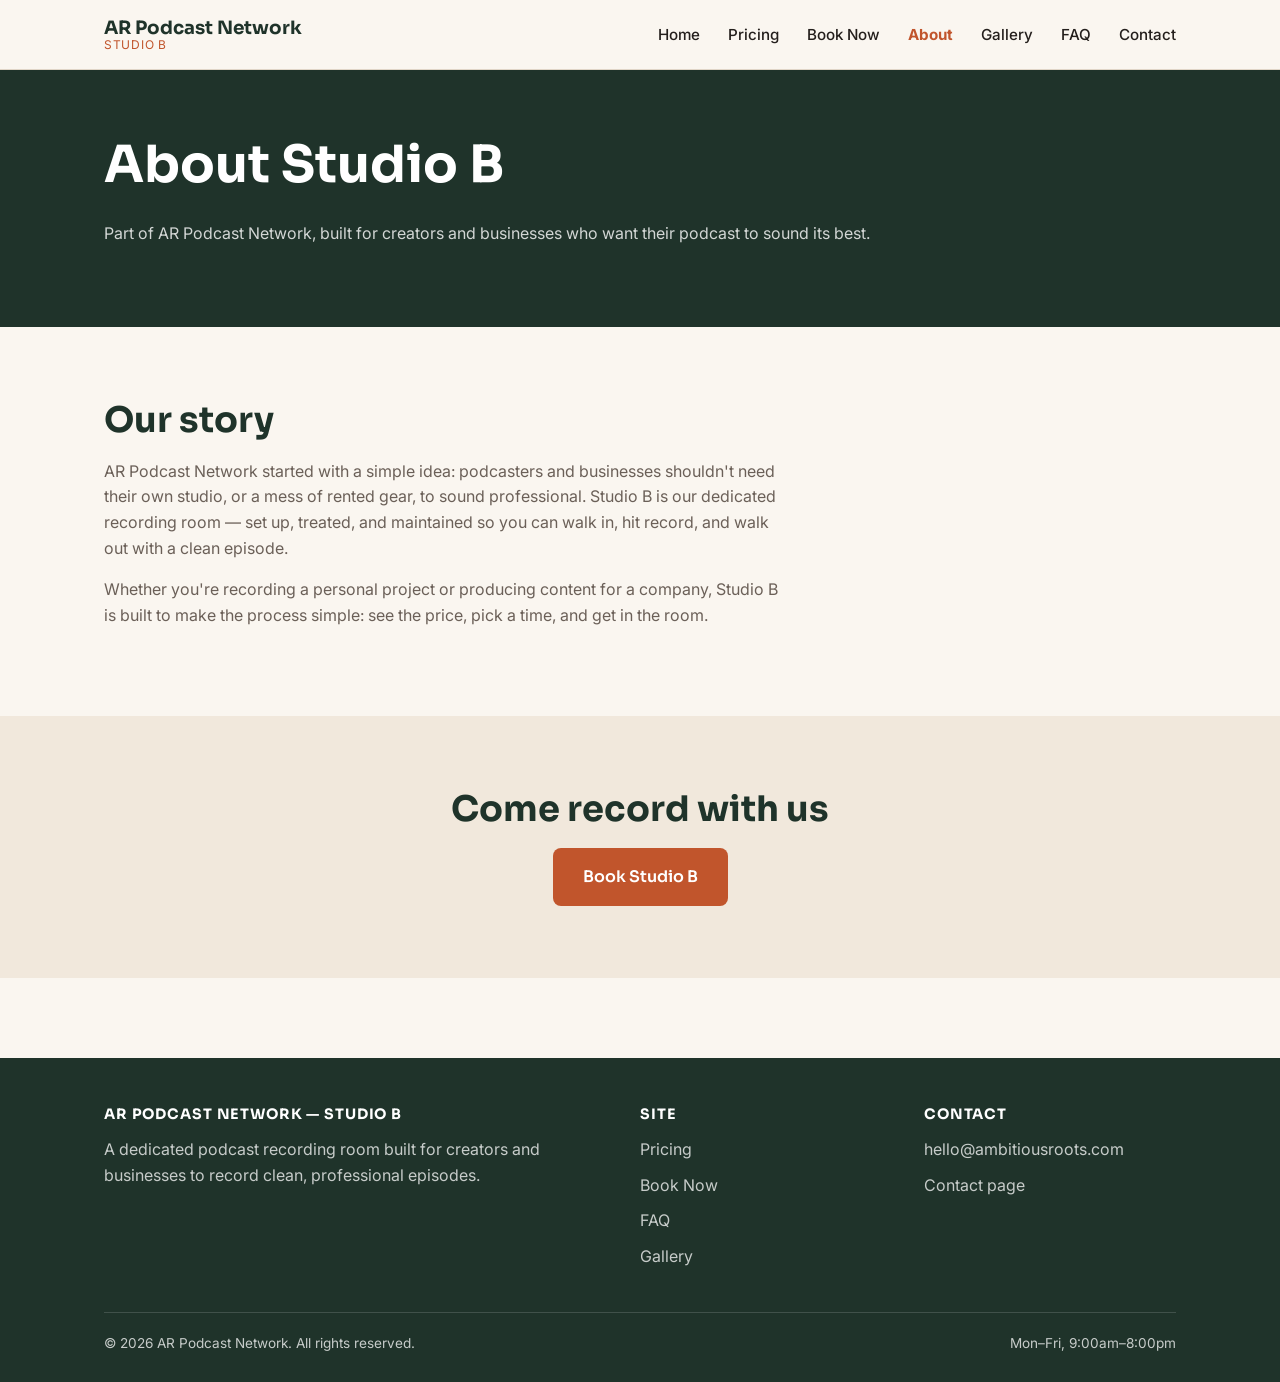
==== about.html @ 8d5fe4ac "Initial build of Studio B booking site Static HTML/CSS/JS marketing + booking site for AR Podcast Ne" ====
<!DOCTYPE html>
<html lang="en">
<head>
  <meta charset="UTF-8">
  <meta name="viewport" content="width=device-width, initial-scale=1.0">
  <title>About — Studio B</title>
  <meta name="description" content="About Studio B and AR Podcast Network.">
  <link rel="icon" href="data:image/svg+xml,%3Csvg xmlns='http://www.w3.org/2000/svg' viewBox='0 0 100 100'%3E%3Ctext y='.9em' font-size='90'%3E%F0%9F%8E%99%EF%B8%8F%3C/text%3E%3C/svg%3E">
  <link rel="preconnect" href="https://fonts.googleapis.com">
  <link rel="preconnect" href="https://fonts.gstatic.com" crossorigin>
  <link href="https://fonts.googleapis.com/css2?family=Sora:wght@600;700;800&family=Inter:wght@400;500;600;700&display=swap" rel="stylesheet">
  <link rel="stylesheet" href="css/styles.css">
</head>
<body data-page="about">

  <header class="site-header">
    <nav class="nav">
      <a href="index.html" class="brand">
        <span class="brand-name">AR Podcast Network</span>
        <span class="brand-room">Studio B</span>
      </a>
      <button class="nav-toggle" aria-label="Toggle navigation">
        <span></span><span></span><span></span>
      </button>
      <ul class="nav-links">
        <li><a href="index.html" data-page="home">Home</a></li>
        <li><a href="pricing.html" data-page="pricing">Pricing</a></li>
        <li><a href="book.html" data-page="book">Book Now</a></li>
        <li><a href="about.html" data-page="about">About</a></li>
        <li><a href="gallery.html" data-page="gallery">Gallery</a></li>
        <li><a href="faq.html" data-page="faq">FAQ</a></li>
        <li><a href="contact.html" data-page="contact">Contact</a></li>
      </ul>
    </nav>
  </header>

  <section class="page-hero">
    <div class="container">
      <h1>About Studio B</h1>
      <p>Part of AR Podcast Network, built for creators and businesses who want their podcast to sound its best.</p>
    </div>
  </section>

  <section class="section">
    <div class="container">
      <h2>Our story</h2>
      <p class="text-muted" style="max-width:680px;">AR Podcast Network started with a simple idea: podcasters and businesses shouldn't need their own studio, or a mess of rented gear, to sound professional. Studio B is our dedicated recording room — set up, treated, and maintained so you can walk in, hit record, and walk out with a clean episode.</p>
      <p class="text-muted" style="max-width:680px;">Whether you're recording a personal project or producing content for a company, Studio B is built to make the process simple: see the price, pick a time, and get in the room.</p>
    </div>
  </section>

  <section class="section section-alt text-center">
    <div class="container">
      <h2>Come record with us</h2>
      <a href="book.html" class="btn btn-primary">Book Studio B</a>
    </div>
  </section>

  <footer class="site-footer">
    <div class="container">
      <div class="footer-grid">
        <div>
          <h4>AR Podcast Network — Studio B</h4>
          <p style="color: rgba(255,255,255,0.75);">A dedicated podcast recording room built for creators and businesses to record clean, professional episodes.</p>
        </div>
        <div>
          <h4>Site</h4>
          <ul>
            <li><a href="pricing.html">Pricing</a></li>
            <li><a href="book.html">Book Now</a></li>
            <li><a href="faq.html">FAQ</a></li>
            <li><a href="gallery.html">Gallery</a></li>
          </ul>
        </div>
        <div>
          <h4>Contact</h4>
          <ul>
            <li><a href="mailto:hello@ambitiousroots.com">hello@ambitiousroots.com</a></li>
            <li><a href="contact.html">Contact page</a></li>
          </ul>
        </div>
      </div>
      <div class="footer-bottom">
        <span>&copy; <span id="year"></span> AR Podcast Network. All rights reserved.</span>
        <span>Mon–Fri, 9:00am–8:00pm</span>
      </div>
    </div>
  </footer>

  <script src="js/config.js"></script>
  <script src="js/main.js"></script>
</body>
</html>
---- css/styles.css ----
/* ==========================================================================
   AR Podcast Network — shared stylesheet
   Every page on the site links to this one file, so edits here (colors,
   fonts, spacing) update the whole site at once.
   ========================================================================== */

:root {
  /* Brand colors — change these to re-theme the entire site */
  --color-bg: #FAF6F0;
  --color-bg-alt: #F1E8DC;
  --color-surface: #FFFFFF;
  --color-text: #241F1C;
  --color-text-muted: #6B6058;
  --color-primary: #2F4A3C;
  --color-primary-dark: #1F332A;
  --color-accent: #C1552C;
  --color-accent-dark: #A5451F;
  --color-border: #E0D5C7;
  --color-success-bg: #E9F1EA;
  --color-success-text: #2F4A3C;

  --font-heading: 'Sora', 'Segoe UI', sans-serif;
  --font-body: 'Inter', 'Segoe UI', sans-serif;

  --radius-sm: 8px;
  --radius-md: 14px;
  --radius-lg: 22px;

  --max-width: 1120px;
  --shadow-card: 0 8px 24px rgba(36, 31, 28, 0.08);
}

* {
  box-sizing: border-box;
}

html {
  scroll-behavior: smooth;
}

body {
  margin: 0;
  background: var(--color-bg);
  color: var(--color-text);
  font-family: var(--font-body);
  font-size: 16px;
  line-height: 1.6;
  -webkit-font-smoothing: antialiased;
}

img {
  max-width: 100%;
  display: block;
}

a {
  color: var(--color-accent);
  text-decoration: none;
}

a:hover {
  text-decoration: underline;
}

h1, h2, h3, h4 {
  font-family: var(--font-heading);
  color: var(--color-primary-dark);
  line-height: 1.2;
  margin: 0 0 0.5em;
}

h1 { font-size: clamp(2rem, 4vw, 3.2rem); }
h2 { font-size: clamp(1.6rem, 3vw, 2.2rem); }
h3 { font-size: 1.3rem; }

p {
  margin: 0 0 1em;
}

.container {
  max-width: var(--max-width);
  margin: 0 auto;
  padding: 0 24px;
}

.section {
  padding: 72px 0;
}

.section-alt {
  background: var(--color-bg-alt);
}

.section-tight {
  padding: 40px 0;
}

.text-center { text-align: center; }
.text-muted { color: var(--color-text-muted); }

.eyebrow {
  display: inline-block;
  text-transform: uppercase;
  letter-spacing: 0.08em;
  font-size: 0.78rem;
  font-weight: 600;
  color: var(--color-accent);
  margin-bottom: 12px;
}

/* ---------- Buttons ---------- */

.btn {
  display: inline-block;
  font-family: var(--font-heading);
  font-weight: 600;
  font-size: 1rem;
  padding: 14px 28px;
  border-radius: var(--radius-sm);
  border: 2px solid transparent;
  cursor: pointer;
  transition: transform 0.15s ease, box-shadow 0.15s ease, background 0.15s ease;
  text-decoration: none;
}

.btn:hover {
  text-decoration: none;
  transform: translateY(-1px);
}

.btn-primary {
  background: var(--color-accent);
  color: #fff;
}

.btn-primary:hover {
  background: var(--color-accent-dark);
}

.btn-outline {
  background: transparent;
  border-color: var(--color-primary);
  color: var(--color-primary);
}

.btn-outline:hover {
  background: var(--color-primary);
  color: #fff;
}

.btn-outline.on-dark {
  border-color: #fff;
  color: #fff;
}

.btn-outline.on-dark:hover {
  background: #fff;
  color: var(--color-primary-dark);
}

.btn[disabled] {
  opacity: 0.5;
  cursor: not-allowed;
  transform: none !important;
}

.btn-block {
  display: block;
  width: 100%;
  text-align: center;
}

/* ---------- Header / Nav ---------- */

.site-header {
  position: sticky;
  top: 0;
  z-index: 50;
  background: rgba(250, 246, 240, 0.92);
  backdrop-filter: blur(8px);
  border-bottom: 1px solid var(--color-border);
}

.nav {
  display: flex;
  align-items: center;
  justify-content: space-between;
  padding: 18px 24px;
  max-width: var(--max-width);
  margin: 0 auto;
}

.brand {
  display: flex;
  flex-direction: column;
  line-height: 1.1;
  text-decoration: none;
}

.brand:hover { text-decoration: none; }

.brand-name {
  font-family: var(--font-heading);
  font-weight: 700;
  font-size: 1.15rem;
  color: var(--color-primary-dark);
}

.brand-room {
  font-size: 0.75rem;
  letter-spacing: 0.06em;
  text-transform: uppercase;
  color: var(--color-accent);
}

.nav-links {
  display: flex;
  align-items: center;
  gap: 28px;
  list-style: none;
  margin: 0;
  padding: 0;
}

.nav-links a {
  color: var(--color-text);
  font-weight: 500;
  font-size: 0.95rem;
}

.nav-links a:hover {
  color: var(--color-accent);
  text-decoration: none;
}

.nav-links a.active {
  color: var(--color-accent);
  font-weight: 700;
}

.nav-toggle {
  display: none;
  background: none;
  border: none;
  cursor: pointer;
  padding: 6px;
}

.nav-toggle span {
  display: block;
  width: 24px;
  height: 2px;
  background: var(--color-primary-dark);
  margin: 5px 0;
}

@media (max-width: 820px) {
  .nav-toggle { display: block; }

  .nav-links {
    position: absolute;
    top: 100%;
    left: 0;
    right: 0;
    background: var(--color-surface);
    flex-direction: column;
    align-items: flex-start;
    gap: 0;
    border-bottom: 1px solid var(--color-border);
    display: none;
  }

  .nav-links.open {
    display: flex;
  }

  .nav-links li {
    width: 100%;
  }

  .nav-links a {
    display: block;
    padding: 14px 24px;
    width: 100%;
    border-top: 1px solid var(--color-border);
  }
}

/* ---------- Hero ---------- */

.hero {
  background: linear-gradient(180deg, var(--color-primary) 0%, var(--color-primary-dark) 100%);
  color: #fff;
  padding: 96px 0;
}

.hero h1 {
  color: #fff;
}

.hero-subtext {
  font-size: 1.15rem;
  color: rgba(255,255,255,0.85);
  max-width: 620px;
  margin-bottom: 32px;
}

.hero-actions {
  display: flex;
  gap: 16px;
  flex-wrap: wrap;
}

.page-hero {
  background: var(--color-primary-dark);
  color: #fff;
  padding: 64px 0;
}

.page-hero h1 { color: #fff; }
.page-hero p { color: rgba(255,255,255,0.8); }

/* ---------- Cards / grids ---------- */

.card-grid {
  display: grid;
  grid-template-columns: repeat(auto-fit, minmax(260px, 1fr));
  gap: 24px;
  margin-top: 40px;
}

.card {
  background: var(--color-surface);
  border: 1px solid var(--color-border);
  border-radius: var(--radius-md);
  padding: 28px;
  box-shadow: var(--shadow-card);
}

.card h3 {
  margin-bottom: 8px;
}

.icon-badge {
  width: 44px;
  height: 44px;
  border-radius: 12px;
  background: var(--color-accent);
  color: #fff;
  display: flex;
  align-items: center;
  justify-content: center;
  font-size: 1.2rem;
  margin-bottom: 16px;
}

/* ---------- Pricing ---------- */

.price-grid {
  display: grid;
  grid-template-columns: repeat(auto-fit, minmax(280px, 1fr));
  gap: 24px;
  margin-top: 40px;
}

.price-card {
  background: var(--color-surface);
  border: 1px solid var(--color-border);
  border-radius: var(--radius-lg);
  padding: 36px 32px;
  box-shadow: var(--shadow-card);
}

.price-card.featured {
  border: 2px solid var(--color-accent);
  position: relative;
}

.price-tag {
  font-family: var(--font-heading);
  font-size: 2.6rem;
  font-weight: 700;
  color: var(--color-primary-dark);
  margin: 12px 0 4px;
}

.price-tag span {
  font-size: 1rem;
  font-weight: 500;
  color: var(--color-text-muted);
}

.price-card ul {
  padding-left: 20px;
  color: var(--color-text-muted);
}

.price-card li {
  margin-bottom: 8px;
}

/* ---------- Booking steps ---------- */

.steps {
  display: grid;
  gap: 28px;
  margin-top: 32px;
}

.step {
  background: var(--color-surface);
  border: 1px solid var(--color-border);
  border-radius: var(--radius-lg);
  padding: 32px;
  box-shadow: var(--shadow-card);
}

.step-number {
  display: inline-flex;
  align-items: center;
  justify-content: center;
  width: 32px;
  height: 32px;
  border-radius: 50%;
  background: var(--color-primary);
  color: #fff;
  font-family: var(--font-heading);
  font-weight: 700;
  font-size: 0.95rem;
  margin-right: 12px;
}

.step-title {
  display: flex;
  align-items: center;
  margin-bottom: 8px;
}

.step-title h3 {
  margin: 0;
}

.calendar-embed {
  width: 100%;
  min-height: 640px;
  border: 1px solid var(--color-border);
  border-radius: var(--radius-sm);
  margin-top: 20px;
}

.form-field {
  margin-bottom: 20px;
}

.form-field label {
  display: block;
  font-weight: 600;
  margin-bottom: 8px;
  font-size: 0.95rem;
}

.select {
  width: 100%;
  max-width: 420px;
  padding: 12px 14px;
  border-radius: var(--radius-sm);
  border: 1px solid var(--color-border);
  background: var(--color-surface);
  font-family: var(--font-body);
  font-size: 1rem;
  color: var(--color-text);
}

.rate-display {
  background: var(--color-bg-alt);
  border-radius: var(--radius-sm);
  padding: 16px 20px;
  margin-top: 16px;
  font-weight: 600;
}

.rate-display .rate-amount {
  color: var(--color-accent);
  font-family: var(--font-heading);
  font-size: 1.3rem;
}

.checkbox-field {
  display: flex;
  align-items: flex-start;
  gap: 10px;
  margin: 20px 0;
  font-size: 0.92rem;
  color: var(--color-text-muted);
}

.checkbox-field input {
  margin-top: 4px;
}

.pay-buttons {
  display: none;
  gap: 16px;
  flex-wrap: wrap;
  margin-top: 20px;
}

.pay-buttons.visible {
  display: flex;
}

.hint-box {
  background: var(--color-bg-alt);
  border-left: 4px solid var(--color-accent);
  border-radius: 0 var(--radius-sm) var(--radius-sm) 0;
  padding: 16px 20px;
  margin-top: 20px;
  font-size: 0.92rem;
  color: var(--color-text-muted);
}

.policy-box {
  background: var(--color-surface);
  border: 1px solid var(--color-border);
  border-radius: var(--radius-md);
  padding: 28px;
  margin-top: 24px;
}

/* ---------- FAQ ---------- */

.faq-item {
  background: var(--color-surface);
  border: 1px solid var(--color-border);
  border-radius: var(--radius-sm);
  padding: 4px 24px;
  margin-bottom: 14px;
}

.faq-item summary {
  cursor: pointer;
  font-weight: 600;
  font-family: var(--font-heading);
  padding: 18px 0;
  list-style: none;
  position: relative;
  padding-right: 30px;
}

.faq-item summary::-webkit-details-marker {
  display: none;
}

.faq-item summary::after {
  content: '+';
  position: absolute;
  right: 0;
  top: 16px;
  font-size: 1.4rem;
  color: var(--color-accent);
}

.faq-item[open] summary::after {
  content: '\2212';
}

.faq-item p {
  color: var(--color-text-muted);
  padding-bottom: 18px;
  margin: 0;
}

/* ---------- Gallery ---------- */

.gallery-placeholder {
  background: var(--color-bg-alt);
  border: 2px dashed var(--color-border);
  border-radius: var(--radius-lg);
  padding: 64px 32px;
  text-align: center;
  color: var(--color-text-muted);
}

/* ---------- Contact ---------- */

.contact-grid {
  display: grid;
  grid-template-columns: 1fr 1fr;
  gap: 40px;
}

@media (max-width: 760px) {
  .contact-grid { grid-template-columns: 1fr; }
  .contact-grid { grid-template-columns: 1fr; }
}

/* ---------- Footer ---------- */

.site-footer {
  background: var(--color-primary-dark);
  color: rgba(255,255,255,0.75);
  padding: 48px 0 28px;
  margin-top: 80px;
}

.footer-grid {
  display: grid;
  grid-template-columns: 2fr 1fr 1fr;
  gap: 32px;
  margin-bottom: 32px;
}

@media (max-width: 700px) {
  .footer-grid { grid-template-columns: 1fr; }
}

.footer-grid h4 {
  color: #fff;
  font-size: 0.9rem;
  text-transform: uppercase;
  letter-spacing: 0.06em;
  margin-bottom: 14px;
}

.footer-grid ul {
  list-style: none;
  padding: 0;
  margin: 0;
}

.footer-grid li {
  margin-bottom: 10px;
}

.footer-grid a {
  color: rgba(255,255,255,0.75);
}

.footer-bottom {
  border-top: 1px solid rgba(255,255,255,0.15);
  padding-top: 20px;
  font-size: 0.85rem;
  display: flex;
  justify-content: space-between;
  flex-wrap: wrap;
  gap: 8px;
}

/* ---------- Utility ---------- */

.badge {
  display: inline-block;
  background: var(--color-success-bg);
  color: var(--color-success-text);
  font-size: 0.8rem;
  font-weight: 600;
  padding: 4px 12px;
  border-radius: 20px;
}
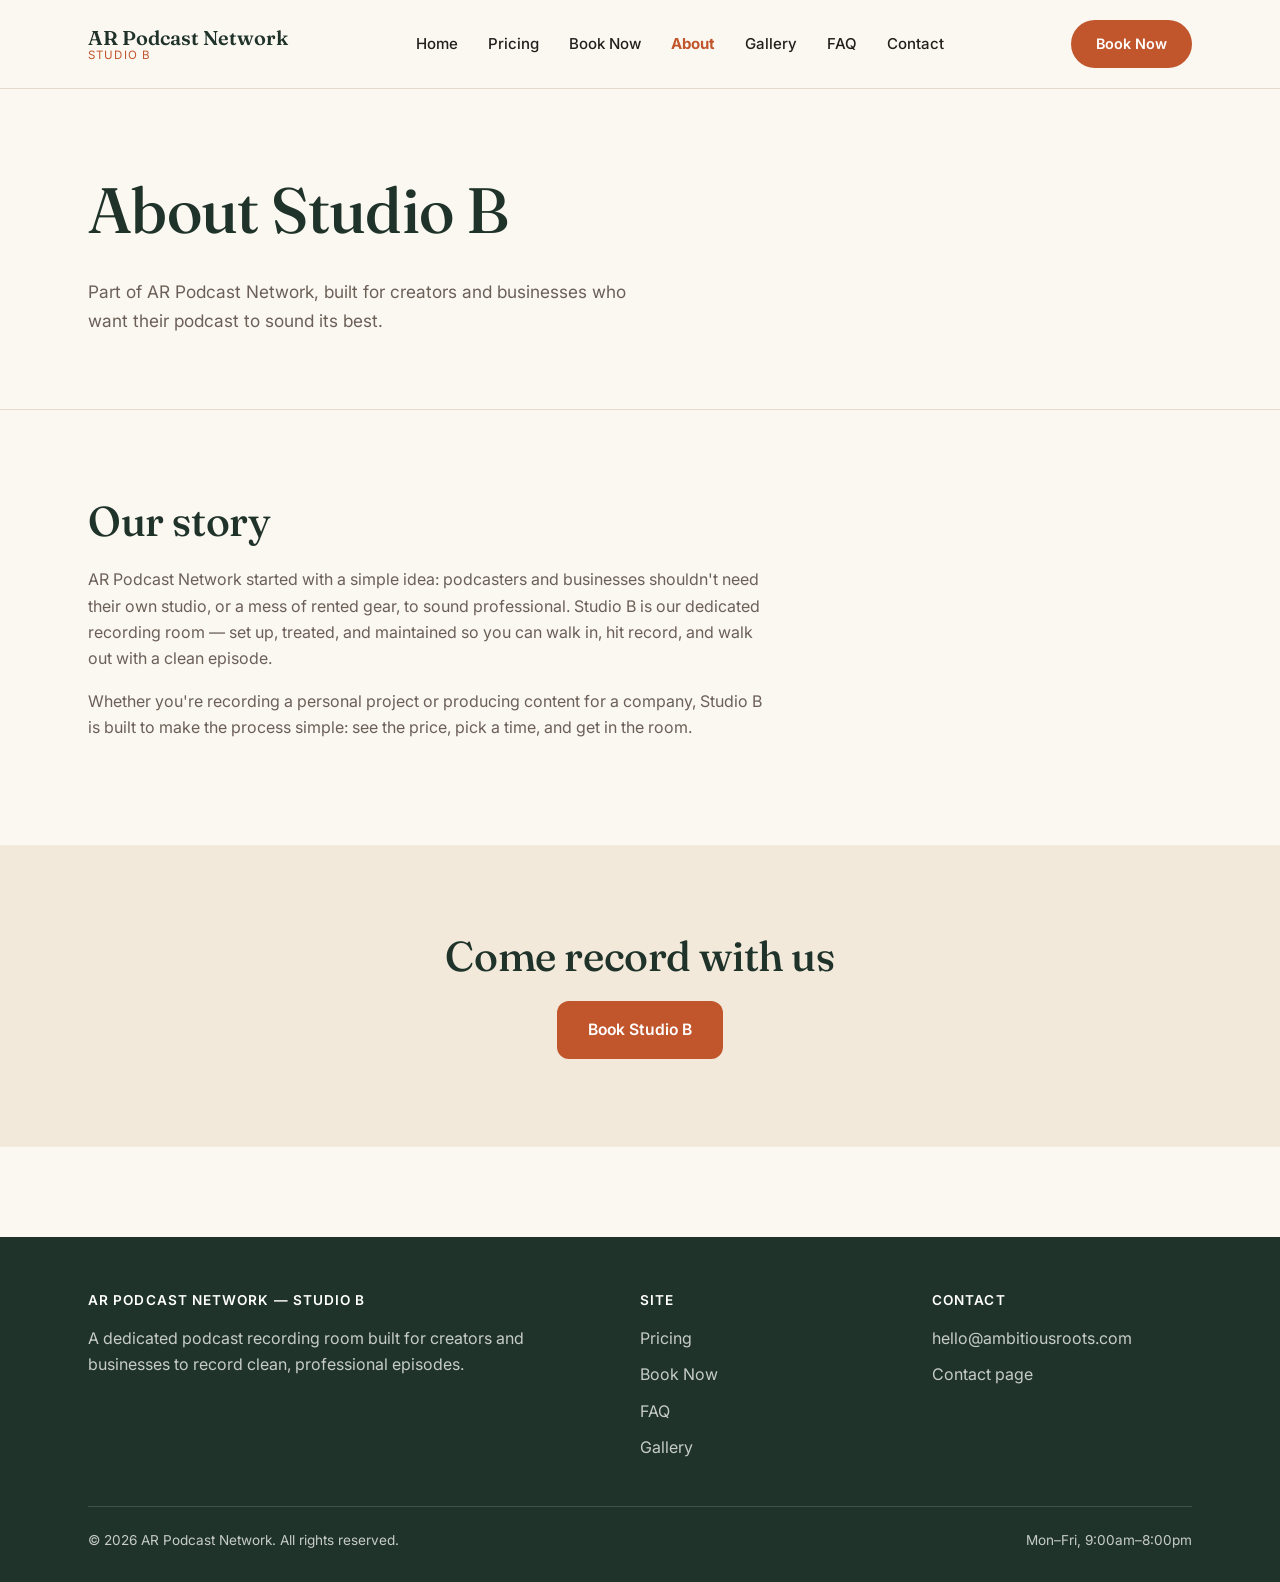
==== commit 7547e491: "Redesign site with a premium, editorial visual direction Swap in a serif/sans font pairing (Fraunces" ====
--- a/about.html
+++ b/about.html
@@ -8,7 +8,7 @@
   <link rel="icon" href="data:image/svg+xml,%3Csvg xmlns='http://www.w3.org/2000/svg' viewBox='0 0 100 100'%3E%3Ctext y='.9em' font-size='90'%3E%F0%9F%8E%99%EF%B8%8F%3C/text%3E%3C/svg%3E">
   <link rel="preconnect" href="https://fonts.googleapis.com">
   <link rel="preconnect" href="https://fonts.gstatic.com" crossorigin>
-  <link href="https://fonts.googleapis.com/css2?family=Sora:wght@600;700;800&family=Inter:wght@400;500;600;700&display=swap" rel="stylesheet">
+  <link href="https://fonts.googleapis.com/css2?family=Fraunces:ital,opsz,wght@0,9..144,300..700;1,9..144,300..700&family=Inter:wght@400;500;600;700&display=swap" rel="stylesheet">
   <link rel="stylesheet" href="css/styles.css">
 </head>
 <body data-page="about">
@@ -31,6 +31,7 @@
         <li><a href="faq.html" data-page="faq">FAQ</a></li>
         <li><a href="contact.html" data-page="contact">Contact</a></li>
       </ul>
+      <a href="book.html" class="btn btn-primary btn-pill nav-cta">Book Now</a>
     </nav>
   </header>
 
@@ -42,7 +43,7 @@
   </section>
 
   <section class="section">
-    <div class="container">
+    <div class="container reveal">
       <h2>Our story</h2>
       <p class="text-muted" style="max-width:680px;">AR Podcast Network started with a simple idea: podcasters and businesses shouldn't need their own studio, or a mess of rented gear, to sound professional. Studio B is our dedicated recording room — set up, treated, and maintained so you can walk in, hit record, and walk out with a clean episode.</p>
       <p class="text-muted" style="max-width:680px;">Whether you're recording a personal project or producing content for a company, Studio B is built to make the process simple: see the price, pick a time, and get in the room.</p>
--- a/css/styles.css
+++ b/css/styles.css
@@ -6,8 +6,8 @@
 
 :root {
   /* Brand colors — change these to re-theme the entire site */
-  --color-bg: #FAF6F0;
-  --color-bg-alt: #F1E8DC;
+  --color-bg: #FBF7F1;
+  --color-bg-alt: #F2E9DB;
   --color-surface: #FFFFFF;
   --color-text: #241F1C;
   --color-text-muted: #6B6058;
@@ -15,19 +15,22 @@
   --color-primary-dark: #1F332A;
   --color-accent: #C1552C;
   --color-accent-dark: #A5451F;
-  --color-border: #E0D5C7;
+  --color-accent-soft: #F3DFCB;
+  --color-border: #E5DACB;
   --color-success-bg: #E9F1EA;
   --color-success-text: #2F4A3C;
 
-  --font-heading: 'Sora', 'Segoe UI', sans-serif;
+  --font-heading: 'Fraunces', 'Georgia', serif;
   --font-body: 'Inter', 'Segoe UI', sans-serif;
 
-  --radius-sm: 8px;
-  --radius-md: 14px;
-  --radius-lg: 22px;
-
-  --max-width: 1120px;
-  --shadow-card: 0 8px 24px rgba(36, 31, 28, 0.08);
+  --radius-sm: 12px;
+  --radius-md: 20px;
+  --radius-lg: 28px;
+  --radius-xl: 36px;
+
+  --max-width: 1160px;
+  --shadow-soft: 0 12px 30px -14px rgba(36, 31, 28, 0.18);
+  --shadow-card: 0 24px 60px -24px rgba(36, 31, 28, 0.24);
 }
 
 * {
@@ -36,6 +39,10 @@
 
 html {
   scroll-behavior: smooth;
+}
+
+@media (prefers-reduced-motion: reduce) {
+  html { scroll-behavior: auto; }
 }
 
 body {
@@ -44,7 +51,7 @@
   color: var(--color-text);
   font-family: var(--font-body);
   font-size: 16px;
-  line-height: 1.6;
+  line-height: 1.65;
   -webkit-font-smoothing: antialiased;
 }
 
@@ -64,14 +71,16 @@
 
 h1, h2, h3, h4 {
   font-family: var(--font-heading);
+  font-weight: 600;
   color: var(--color-primary-dark);
-  line-height: 1.2;
+  line-height: 1.15;
+  letter-spacing: -0.01em;
   margin: 0 0 0.5em;
 }
 
-h1 { font-size: clamp(2rem, 4vw, 3.2rem); }
-h2 { font-size: clamp(1.6rem, 3vw, 2.2rem); }
-h3 { font-size: 1.3rem; }
+h1 { font-size: clamp(2.4rem, 5vw, 4rem); font-weight: 500; }
+h2 { font-size: clamp(1.8rem, 3.4vw, 2.6rem); font-weight: 500; }
+h3 { font-size: 1.35rem; font-weight: 600; }
 
 p {
   margin: 0 0 1em;
@@ -80,11 +89,11 @@
 .container {
   max-width: var(--max-width);
   margin: 0 auto;
-  padding: 0 24px;
+  padding: 0 28px;
 }
 
 .section {
-  padding: 72px 0;
+  padding: 88px 0;
 }
 
 .section-alt {
@@ -92,7 +101,7 @@
 }
 
 .section-tight {
-  padding: 40px 0;
+  padding: 48px 0;
 }
 
 .text-center { text-align: center; }
@@ -101,31 +110,49 @@
 .eyebrow {
   display: inline-block;
   text-transform: uppercase;
-  letter-spacing: 0.08em;
-  font-size: 0.78rem;
+  letter-spacing: 0.14em;
+  font-size: 0.76rem;
   font-weight: 600;
   color: var(--color-accent);
-  margin-bottom: 12px;
+  margin-bottom: 16px;
+}
+
+/* Scroll-reveal — elements fade/lift in as they enter the viewport.
+   Falls back to fully visible if JS doesn't run or motion is reduced. */
+.reveal {
+  opacity: 0;
+  transform: translateY(18px);
+  transition: opacity 0.7s ease, transform 0.7s ease;
+}
+
+.reveal.is-visible {
+  opacity: 1;
+  transform: none;
+}
+
+@media (prefers-reduced-motion: reduce) {
+  .reveal { opacity: 1; transform: none; transition: none; }
 }
 
 /* ---------- Buttons ---------- */
 
 .btn {
   display: inline-block;
-  font-family: var(--font-heading);
-  font-weight: 600;
-  font-size: 1rem;
-  padding: 14px 28px;
+  font-family: var(--font-body);
+  font-weight: 600;
+  font-size: 0.98rem;
+  padding: 15px 30px;
   border-radius: var(--radius-sm);
-  border: 2px solid transparent;
+  border: 1.5px solid transparent;
   cursor: pointer;
-  transition: transform 0.15s ease, box-shadow 0.15s ease, background 0.15s ease;
+  transition: transform 0.18s ease, box-shadow 0.18s ease, background 0.18s ease, color 0.18s ease;
   text-decoration: none;
 }
 
 .btn:hover {
   text-decoration: none;
-  transform: translateY(-1px);
+  transform: translateY(-2px);
+  box-shadow: var(--shadow-soft);
 }
 
 .btn-primary {
@@ -149,19 +176,24 @@
 }
 
 .btn-outline.on-dark {
-  border-color: #fff;
-  color: #fff;
+  border-color: rgba(255,255,255,0.6);
+  color: var(--color-primary-dark);
+  background: #fff;
 }
 
 .btn-outline.on-dark:hover {
-  background: #fff;
-  color: var(--color-primary-dark);
+  background: var(--color-bg-alt);
+}
+
+.btn-pill {
+  border-radius: 999px;
 }
 
 .btn[disabled] {
   opacity: 0.5;
   cursor: not-allowed;
   transform: none !important;
+  box-shadow: none !important;
 }
 
 .btn-block {
@@ -176,8 +208,8 @@
   position: sticky;
   top: 0;
   z-index: 50;
-  background: rgba(250, 246, 240, 0.92);
-  backdrop-filter: blur(8px);
+  background: rgba(251, 247, 241, 0.9);
+  backdrop-filter: blur(10px);
   border-bottom: 1px solid var(--color-border);
 }
 
@@ -185,9 +217,10 @@
   display: flex;
   align-items: center;
   justify-content: space-between;
-  padding: 18px 24px;
+  padding: 20px 28px;
   max-width: var(--max-width);
   margin: 0 auto;
+  gap: 20px;
 }
 
 .brand {
@@ -201,14 +234,14 @@
 
 .brand-name {
   font-family: var(--font-heading);
-  font-weight: 700;
-  font-size: 1.15rem;
+  font-weight: 600;
+  font-size: 1.25rem;
   color: var(--color-primary-dark);
 }
 
 .brand-room {
-  font-size: 0.75rem;
-  letter-spacing: 0.06em;
+  font-size: 0.72rem;
+  letter-spacing: 0.1em;
   text-transform: uppercase;
   color: var(--color-accent);
 }
@@ -216,16 +249,16 @@
 .nav-links {
   display: flex;
   align-items: center;
-  gap: 28px;
+  gap: 30px;
   list-style: none;
-  margin: 0;
+  margin: 0 auto 0 auto;
   padding: 0;
 }
 
 .nav-links a {
   color: var(--color-text);
   font-weight: 500;
-  font-size: 0.95rem;
+  font-size: 0.94rem;
 }
 
 .nav-links a:hover {
@@ -236,6 +269,12 @@
 .nav-links a.active {
   color: var(--color-accent);
   font-weight: 700;
+}
+
+.nav-cta {
+  flex-shrink: 0;
+  padding: 11px 24px;
+  font-size: 0.9rem;
 }
 
 .nav-toggle {
@@ -254,8 +293,9 @@
   margin: 5px 0;
 }
 
-@media (max-width: 820px) {
+@media (max-width: 860px) {
   .nav-toggle { display: block; }
+  .nav-cta { display: none; }
 
   .nav-links {
     position: absolute;
@@ -289,20 +329,36 @@
 /* ---------- Hero ---------- */
 
 .hero {
-  background: linear-gradient(180deg, var(--color-primary) 0%, var(--color-primary-dark) 100%);
-  color: #fff;
-  padding: 96px 0;
+  background: var(--color-bg);
+  padding: 72px 0 100px;
+  overflow: hidden;
+}
+
+.hero-grid {
+  display: grid;
+  grid-template-columns: 1.05fr 0.95fr;
+  gap: 56px;
+  align-items: center;
+}
+
+@media (max-width: 900px) {
+  .hero-grid { grid-template-columns: 1fr; }
 }
 
 .hero h1 {
-  color: #fff;
+  color: var(--color-primary-dark);
+}
+
+.hero h1 em {
+  font-style: italic;
+  color: var(--color-accent);
 }
 
 .hero-subtext {
   font-size: 1.15rem;
-  color: rgba(255,255,255,0.85);
-  max-width: 620px;
-  margin-bottom: 32px;
+  color: var(--color-text-muted);
+  max-width: 520px;
+  margin-bottom: 36px;
 }
 
 .hero-actions {
@@ -311,14 +367,85 @@
   flex-wrap: wrap;
 }
 
+/* Fanned placeholder photo collage — swap each .collage-item's background
+   for a real Studio B photo when you have them (see comment in index.html) */
+.hero-collage {
+  position: relative;
+  display: grid;
+  grid-template-columns: repeat(3, 1fr);
+  gap: 16px;
+  padding: 20px;
+}
+
+.collage-item {
+  position: relative;
+  aspect-ratio: 3 / 4;
+  border-radius: var(--radius-lg);
+  box-shadow: var(--shadow-card);
+  display: flex;
+  align-items: flex-end;
+  padding: 18px;
+  transition: transform 0.3s ease;
+}
+
+.collage-label {
+  font-family: var(--font-heading);
+  font-style: italic;
+  font-size: 0.85rem;
+  color: rgba(255,255,255,0.75);
+}
+
+.collage-item:hover {
+  transform: translateY(-6px);
+}
+
+.collage-item:nth-child(1) {
+  background: linear-gradient(160deg, #3C5C4A, #1F332A);
+  transform: rotate(-4deg) translateY(18px);
+  align-self: end;
+}
+
+.collage-item:nth-child(2) {
+  background: linear-gradient(160deg, var(--color-accent), var(--color-accent-dark));
+  transform: rotate(2deg);
+  aspect-ratio: 3 / 5;
+}
+
+.collage-item:nth-child(3) {
+  background: linear-gradient(160deg, #4A3A2E, #241F1C);
+  transform: rotate(-2deg) translateY(10px);
+  align-self: end;
+}
+
+.collage-item:nth-child(1):hover { transform: rotate(-4deg) translateY(10px); }
+.collage-item:nth-child(3):hover { transform: rotate(-2deg) translateY(2px); }
+
 .page-hero {
-  background: var(--color-primary-dark);
-  color: #fff;
-  padding: 64px 0;
-}
-
-.page-hero h1 { color: #fff; }
-.page-hero p { color: rgba(255,255,255,0.8); }
+  background: var(--color-bg);
+  padding: 84px 0 56px;
+  border-bottom: 1px solid var(--color-border);
+}
+
+.page-hero .eyebrow { color: var(--color-accent); }
+.page-hero p { color: var(--color-text-muted); font-size: 1.08rem; max-width: 560px; }
+
+/* ---------- Feature row (minimal, editorial) ---------- */
+
+.feature-row {
+  display: grid;
+  grid-template-columns: repeat(auto-fit, minmax(240px, 1fr));
+  gap: 48px;
+  margin-top: 48px;
+}
+
+.feature-item {
+  padding-top: 28px;
+  border-top: 1px solid var(--color-border);
+}
+
+.feature-item h3 {
+  margin-bottom: 10px;
+}
 
 /* ---------- Cards / grids ---------- */
 
@@ -333,7 +460,13 @@
   background: var(--color-surface);
   border: 1px solid var(--color-border);
   border-radius: var(--radius-md);
-  padding: 28px;
+  padding: 32px;
+  box-shadow: var(--shadow-soft);
+  transition: transform 0.25s ease, box-shadow 0.25s ease;
+}
+
+.card:hover {
+  transform: translateY(-4px);
   box-shadow: var(--shadow-card);
 }
 
@@ -342,49 +475,57 @@
 }
 
 .icon-badge {
-  width: 44px;
-  height: 44px;
-  border-radius: 12px;
-  background: var(--color-accent);
-  color: #fff;
+  width: 46px;
+  height: 46px;
+  border-radius: 14px;
+  background: var(--color-accent-soft);
+  color: var(--color-accent-dark);
   display: flex;
   align-items: center;
   justify-content: center;
-  font-size: 1.2rem;
-  margin-bottom: 16px;
+  font-size: 1.25rem;
+  margin-bottom: 18px;
 }
 
 /* ---------- Pricing ---------- */
 
 .price-grid {
   display: grid;
-  grid-template-columns: repeat(auto-fit, minmax(280px, 1fr));
-  gap: 24px;
-  margin-top: 40px;
+  grid-template-columns: repeat(auto-fit, minmax(300px, 1fr));
+  gap: 28px;
+  margin-top: 48px;
 }
 
 .price-card {
   background: var(--color-surface);
   border: 1px solid var(--color-border);
   border-radius: var(--radius-lg);
-  padding: 36px 32px;
+  padding: 44px 38px;
+  box-shadow: var(--shadow-soft);
+  transition: transform 0.25s ease, box-shadow 0.25s ease;
+}
+
+.price-card:hover {
+  transform: translateY(-4px);
   box-shadow: var(--shadow-card);
 }
 
 .price-card.featured {
-  border: 2px solid var(--color-accent);
+  border: 1.5px solid var(--color-accent);
+  background: linear-gradient(180deg, #FFFDFB 0%, var(--color-accent-soft) 260%);
   position: relative;
 }
 
 .price-tag {
   font-family: var(--font-heading);
-  font-size: 2.6rem;
-  font-weight: 700;
+  font-size: 3rem;
+  font-weight: 500;
   color: var(--color-primary-dark);
-  margin: 12px 0 4px;
+  margin: 16px 0 4px;
 }
 
 .price-tag span {
+  font-family: var(--font-body);
   font-size: 1rem;
   font-weight: 500;
   color: var(--color-text-muted);
@@ -404,36 +545,36 @@
 .steps {
   display: grid;
   gap: 28px;
-  margin-top: 32px;
+  margin-top: 40px;
 }
 
 .step {
   background: var(--color-surface);
   border: 1px solid var(--color-border);
   border-radius: var(--radius-lg);
-  padding: 32px;
-  box-shadow: var(--shadow-card);
+  padding: 36px;
+  box-shadow: var(--shadow-soft);
 }
 
 .step-number {
   display: inline-flex;
   align-items: center;
   justify-content: center;
-  width: 32px;
-  height: 32px;
+  width: 34px;
+  height: 34px;
   border-radius: 50%;
   background: var(--color-primary);
   color: #fff;
   font-family: var(--font-heading);
-  font-weight: 700;
+  font-weight: 600;
   font-size: 0.95rem;
-  margin-right: 12px;
+  margin-right: 14px;
 }
 
 .step-title {
   display: flex;
   align-items: center;
-  margin-bottom: 8px;
+  margin-bottom: 10px;
 }
 
 .step-title h3 {
@@ -462,7 +603,7 @@
 .select {
   width: 100%;
   max-width: 420px;
-  padding: 12px 14px;
+  padding: 13px 16px;
   border-radius: var(--radius-sm);
   border: 1px solid var(--color-border);
   background: var(--color-surface);
@@ -474,22 +615,22 @@
 .rate-display {
   background: var(--color-bg-alt);
   border-radius: var(--radius-sm);
-  padding: 16px 20px;
-  margin-top: 16px;
+  padding: 18px 22px;
+  margin-top: 18px;
   font-weight: 600;
 }
 
 .rate-display .rate-amount {
   color: var(--color-accent);
   font-family: var(--font-heading);
-  font-size: 1.3rem;
+  font-size: 1.35rem;
 }
 
 .checkbox-field {
   display: flex;
   align-items: flex-start;
   gap: 10px;
-  margin: 20px 0;
+  margin: 22px 0;
   font-size: 0.92rem;
   color: var(--color-text-muted);
 }
@@ -511,7 +652,7 @@
 
 .hint-box {
   background: var(--color-bg-alt);
-  border-left: 4px solid var(--color-accent);
+  border-left: 3px solid var(--color-accent);
   border-radius: 0 var(--radius-sm) var(--radius-sm) 0;
   padding: 16px 20px;
   margin-top: 20px;
@@ -523,7 +664,7 @@
   background: var(--color-surface);
   border: 1px solid var(--color-border);
   border-radius: var(--radius-md);
-  padding: 28px;
+  padding: 32px;
   margin-top: 24px;
 }
 
@@ -532,16 +673,21 @@
 .faq-item {
   background: var(--color-surface);
   border: 1px solid var(--color-border);
-  border-radius: var(--radius-sm);
-  padding: 4px 24px;
+  border-radius: var(--radius-md);
+  padding: 4px 26px;
   margin-bottom: 14px;
+  transition: box-shadow 0.2s ease;
+}
+
+.faq-item[open] {
+  box-shadow: var(--shadow-soft);
 }
 
 .faq-item summary {
   cursor: pointer;
   font-weight: 600;
   font-family: var(--font-heading);
-  padding: 18px 0;
+  padding: 20px 0;
   list-style: none;
   position: relative;
   padding-right: 30px;
@@ -555,7 +701,7 @@
   content: '+';
   position: absolute;
   right: 0;
-  top: 16px;
+  top: 17px;
   font-size: 1.4rem;
   color: var(--color-accent);
 }
@@ -566,7 +712,7 @@
 
 .faq-item p {
   color: var(--color-text-muted);
-  padding-bottom: 18px;
+  padding-bottom: 20px;
   margin: 0;
 }
 
@@ -576,7 +722,7 @@
   background: var(--color-bg-alt);
   border: 2px dashed var(--color-border);
   border-radius: var(--radius-lg);
-  padding: 64px 32px;
+  padding: 72px 32px;
   text-align: center;
   color: var(--color-text-muted);
 }
@@ -591,7 +737,6 @@
 
 @media (max-width: 760px) {
   .contact-grid { grid-template-columns: 1fr; }
-  .contact-grid { grid-template-columns: 1fr; }
 }
 
 /* ---------- Footer ---------- */
@@ -599,15 +744,15 @@
 .site-footer {
   background: var(--color-primary-dark);
   color: rgba(255,255,255,0.75);
-  padding: 48px 0 28px;
-  margin-top: 80px;
+  padding: 56px 0 30px;
+  margin-top: 90px;
 }
 
 .footer-grid {
   display: grid;
   grid-template-columns: 2fr 1fr 1fr;
   gap: 32px;
-  margin-bottom: 32px;
+  margin-bottom: 36px;
 }
 
 @media (max-width: 700px) {
@@ -616,10 +761,12 @@
 
 .footer-grid h4 {
   color: #fff;
-  font-size: 0.9rem;
+  font-family: var(--font-body);
+  font-size: 0.85rem;
+  font-weight: 600;
   text-transform: uppercase;
-  letter-spacing: 0.06em;
-  margin-bottom: 14px;
+  letter-spacing: 0.08em;
+  margin-bottom: 16px;
 }
 
 .footer-grid ul {
@@ -638,7 +785,7 @@
 
 .footer-bottom {
   border-top: 1px solid rgba(255,255,255,0.15);
-  padding-top: 20px;
+  padding-top: 22px;
   font-size: 0.85rem;
   display: flex;
   justify-content: space-between;
@@ -654,6 +801,6 @@
   color: var(--color-success-text);
   font-size: 0.8rem;
   font-weight: 600;
-  padding: 4px 12px;
+  padding: 5px 14px;
   border-radius: 20px;
 }
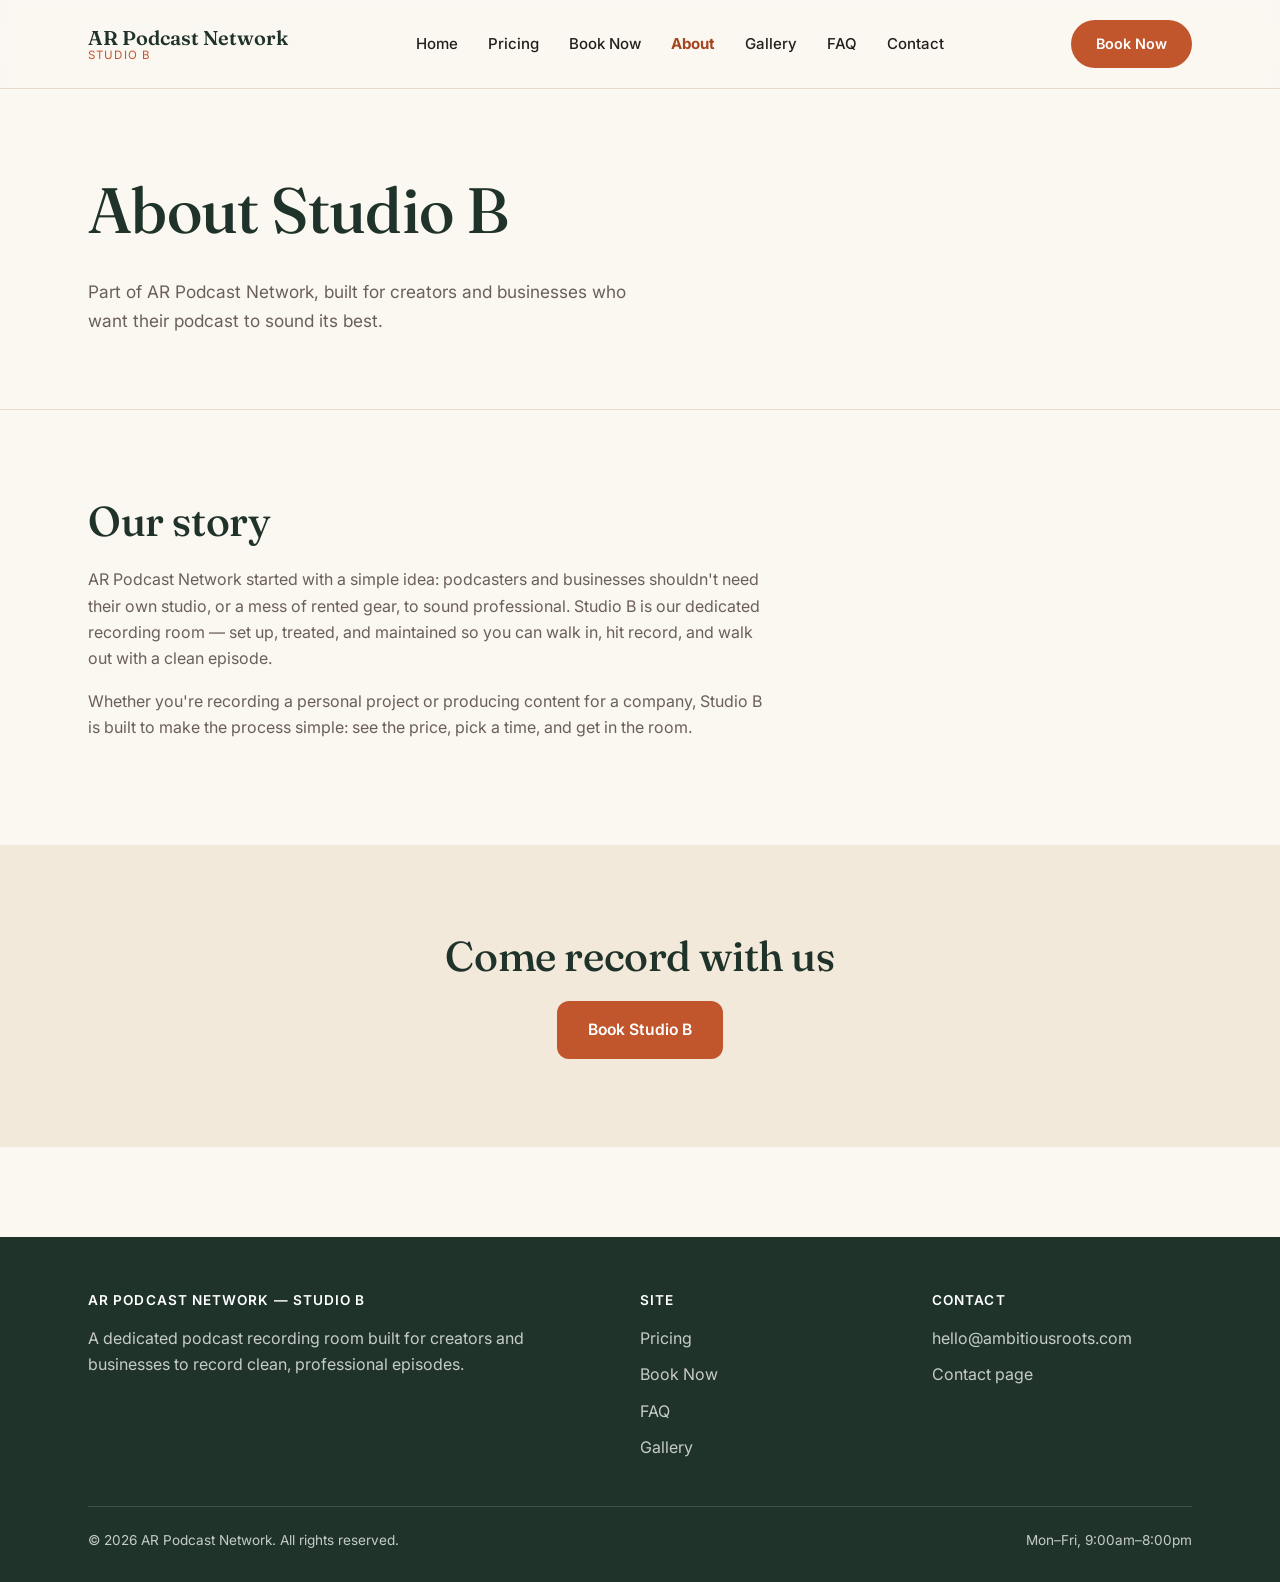
==== commit d5f4e9ca: "Fix mobile overflow risk and text-contrast failure found in audit price-grid's 300px column minimum " ====
--- a/about.html
+++ b/about.html
@@ -19,10 +19,10 @@
         <span class="brand-name">AR Podcast Network</span>
         <span class="brand-room">Studio B</span>
       </a>
-      <button class="nav-toggle" aria-label="Toggle navigation">
+      <button class="nav-toggle" aria-label="Toggle navigation" aria-expanded="false" aria-controls="primary-nav">
         <span></span><span></span><span></span>
       </button>
-      <ul class="nav-links">
+      <ul class="nav-links" id="primary-nav">
         <li><a href="index.html" data-page="home">Home</a></li>
         <li><a href="pricing.html" data-page="pricing">Pricing</a></li>
         <li><a href="book.html" data-page="book">Book Now</a></li>
--- a/css/styles.css
+++ b/css/styles.css
@@ -16,6 +16,11 @@
   --color-accent: #C1552C;
   --color-accent-dark: #A5451F;
   --color-accent-soft: #F3DFCB;
+  /* Use for accent-colored TEXT (links, nav, eyebrows): #C1552C measures
+     ~4.27:1 on this background, just under WCAG AA's 4.5:1 for normal
+     text. This darker value measures ~5.7:1 and passes. Buttons/large
+     display text can keep --color-accent. */
+  --color-accent-text: #A5451F;
   --color-border: #E5DACB;
   --color-success-bg: #E9F1EA;
   --color-success-text: #2F4A3C;
@@ -61,7 +66,7 @@
 }
 
 a {
-  color: var(--color-accent);
+  color: var(--color-accent-text);
   text-decoration: none;
 }
 
@@ -113,7 +118,7 @@
   letter-spacing: 0.14em;
   font-size: 0.76rem;
   font-weight: 600;
-  color: var(--color-accent);
+  color: var(--color-accent-text);
   margin-bottom: 16px;
 }
 
@@ -267,7 +272,7 @@
 }
 
 .nav-links a.active {
-  color: var(--color-accent);
+  color: var(--color-accent-text);
   font-weight: 700;
 }
 
@@ -491,7 +496,7 @@
 
 .price-grid {
   display: grid;
-  grid-template-columns: repeat(auto-fit, minmax(300px, 1fr));
+  grid-template-columns: repeat(auto-fit, minmax(260px, 1fr));
   gap: 28px;
   margin-top: 48px;
 }
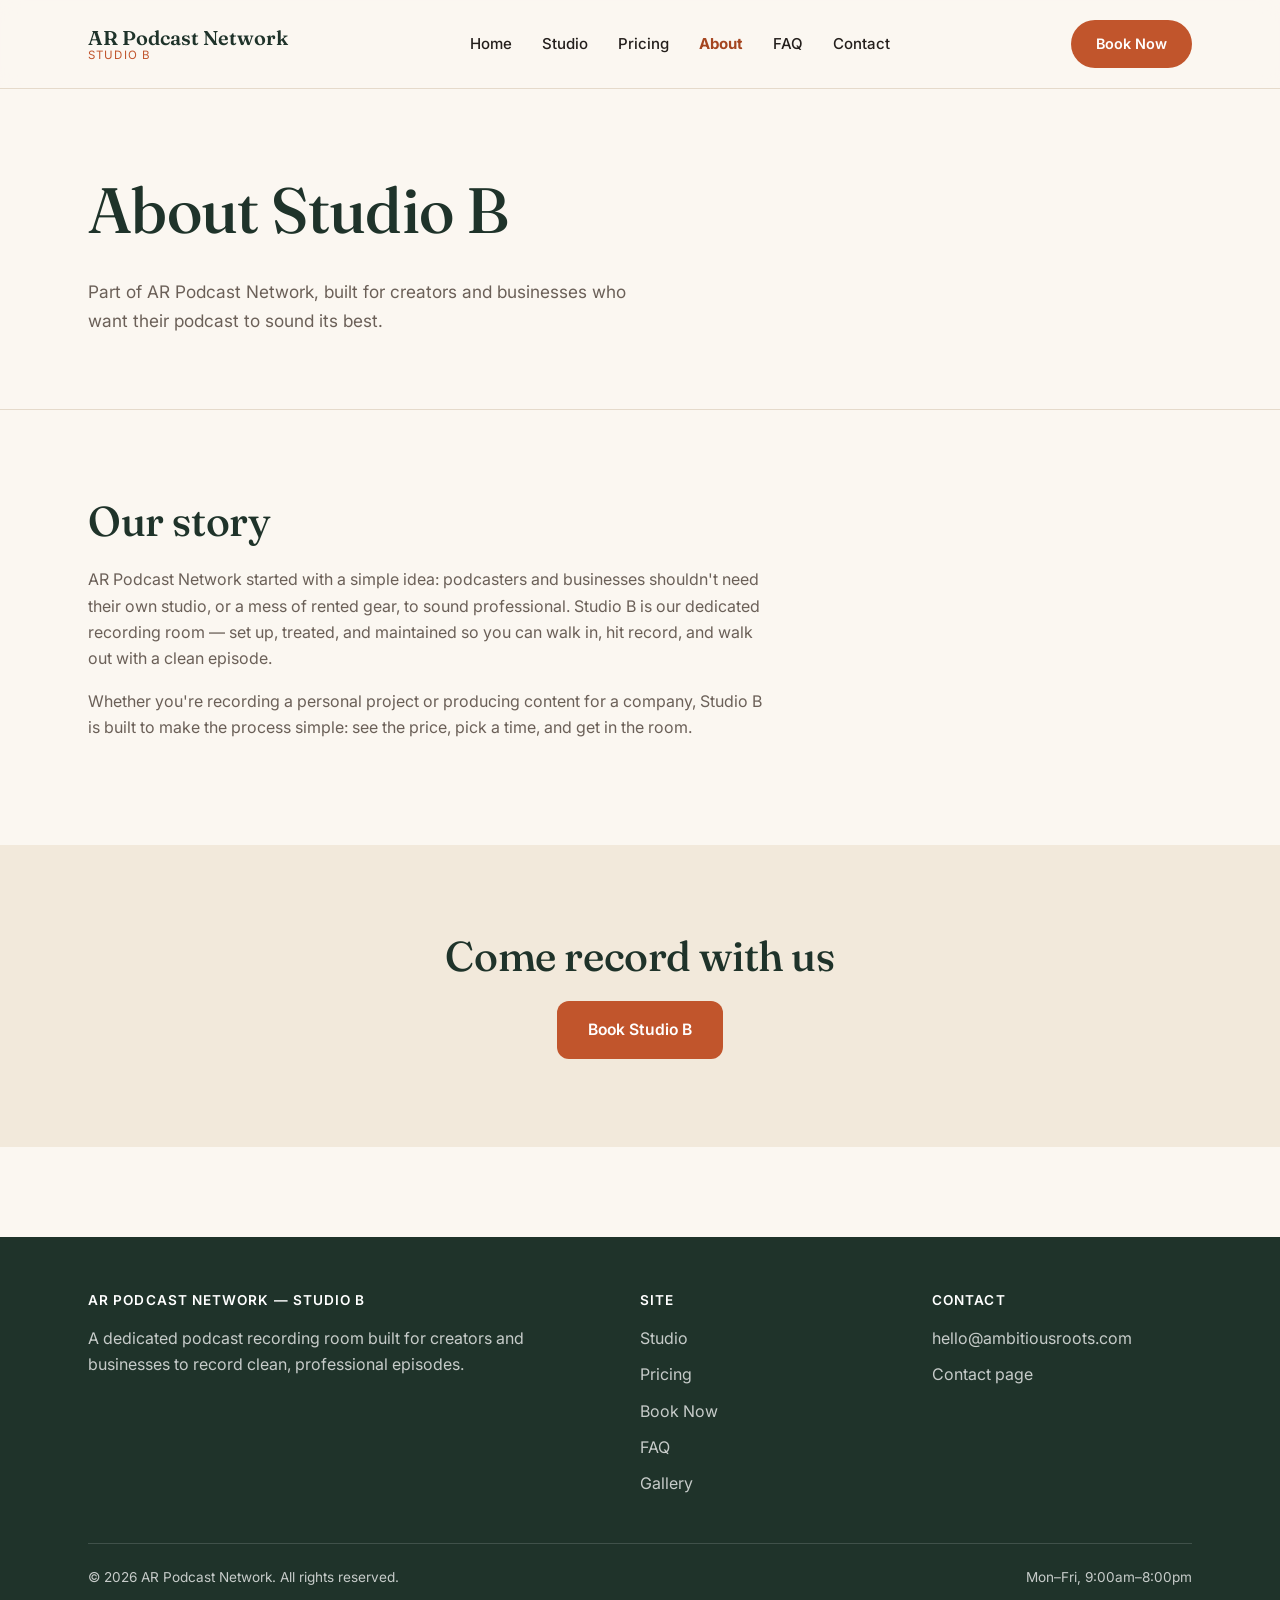
==== commit 44952641: "Phase 4: add dedicated Studio page, pricing What's Included, nav cleanup New studio.html: room detai" ====
--- a/about.html
+++ b/about.html
@@ -24,12 +24,12 @@
       </button>
       <ul class="nav-links" id="primary-nav">
         <li><a href="index.html" data-page="home">Home</a></li>
+        <li><a href="studio.html" data-page="studio">Studio</a></li>
         <li><a href="pricing.html" data-page="pricing">Pricing</a></li>
-        <li><a href="book.html" data-page="book">Book Now</a></li>
         <li><a href="about.html" data-page="about">About</a></li>
-        <li><a href="gallery.html" data-page="gallery">Gallery</a></li>
         <li><a href="faq.html" data-page="faq">FAQ</a></li>
         <li><a href="contact.html" data-page="contact">Contact</a></li>
+        <li class="mobile-cta-item"><a href="book.html" class="btn btn-primary btn-pill btn-block">Book Studio B</a></li>
       </ul>
       <a href="book.html" class="btn btn-primary btn-pill nav-cta">Book Now</a>
     </nav>
@@ -67,6 +67,7 @@
         <div>
           <h4>Site</h4>
           <ul>
+            <li><a href="studio.html">Studio</a></li>
             <li><a href="pricing.html">Pricing</a></li>
             <li><a href="book.html">Book Now</a></li>
             <li><a href="faq.html">FAQ</a></li>
--- a/css/styles.css
+++ b/css/styles.css
@@ -298,9 +298,23 @@
   margin: 5px 0;
 }
 
+.mobile-cta-item {
+  display: none;
+}
+
 @media (max-width: 860px) {
   .nav-toggle { display: block; }
   .nav-cta { display: none; }
+
+  .mobile-cta-item {
+    display: block;
+    padding: 16px 24px;
+  }
+
+  .mobile-cta-item .btn {
+    width: 100%;
+    text-align: center;
+  }
 
   .nav-links {
     position: absolute;
@@ -631,6 +645,12 @@
   font-size: 1.35rem;
 }
 
+#time-preview {
+  font-family: var(--font-heading);
+  font-size: 1.1rem;
+  color: var(--color-primary-dark);
+}
+
 .checkbox-field {
   display: flex;
   align-items: flex-start;
@@ -721,9 +741,10 @@
   margin: 0;
 }
 
-/* ---------- Gallery ---------- */
-
-.gallery-placeholder {
+/* ---------- Placeholder box (Gallery, testimonials, anywhere real
+   content is pending) ---------- */
+
+.placeholder-box {
   background: var(--color-bg-alt);
   border: 2px dashed var(--color-border);
   border-radius: var(--radius-lg);
@@ -732,6 +753,51 @@
   color: var(--color-text-muted);
 }
 
+/* ---------- Numbered process steps (How It Works) ---------- */
+
+.process-grid {
+  display: grid;
+  grid-template-columns: repeat(auto-fit, minmax(220px, 1fr));
+  gap: 32px;
+  margin-top: 48px;
+  counter-reset: process;
+}
+
+.process-item {
+  text-align: center;
+}
+
+.process-item .step-number {
+  margin: 0 auto 18px;
+}
+
+.process-item h3 {
+  font-size: 1.15rem;
+}
+
+/* ---------- Mini pricing teaser ---------- */
+
+.mini-pricing-row {
+  display: flex;
+  gap: 20px;
+  flex-wrap: wrap;
+  margin: 28px 0;
+}
+
+.mini-pricing-item {
+  flex: 1;
+  min-width: 200px;
+  background: var(--color-surface);
+  border: 1px solid var(--color-border);
+  border-radius: var(--radius-md);
+  padding: 24px 28px;
+}
+
+.mini-pricing-item .price-tag {
+  font-size: 2rem;
+  margin: 6px 0 2px;
+}
+
 /* ---------- Contact ---------- */
 
 .contact-grid {
